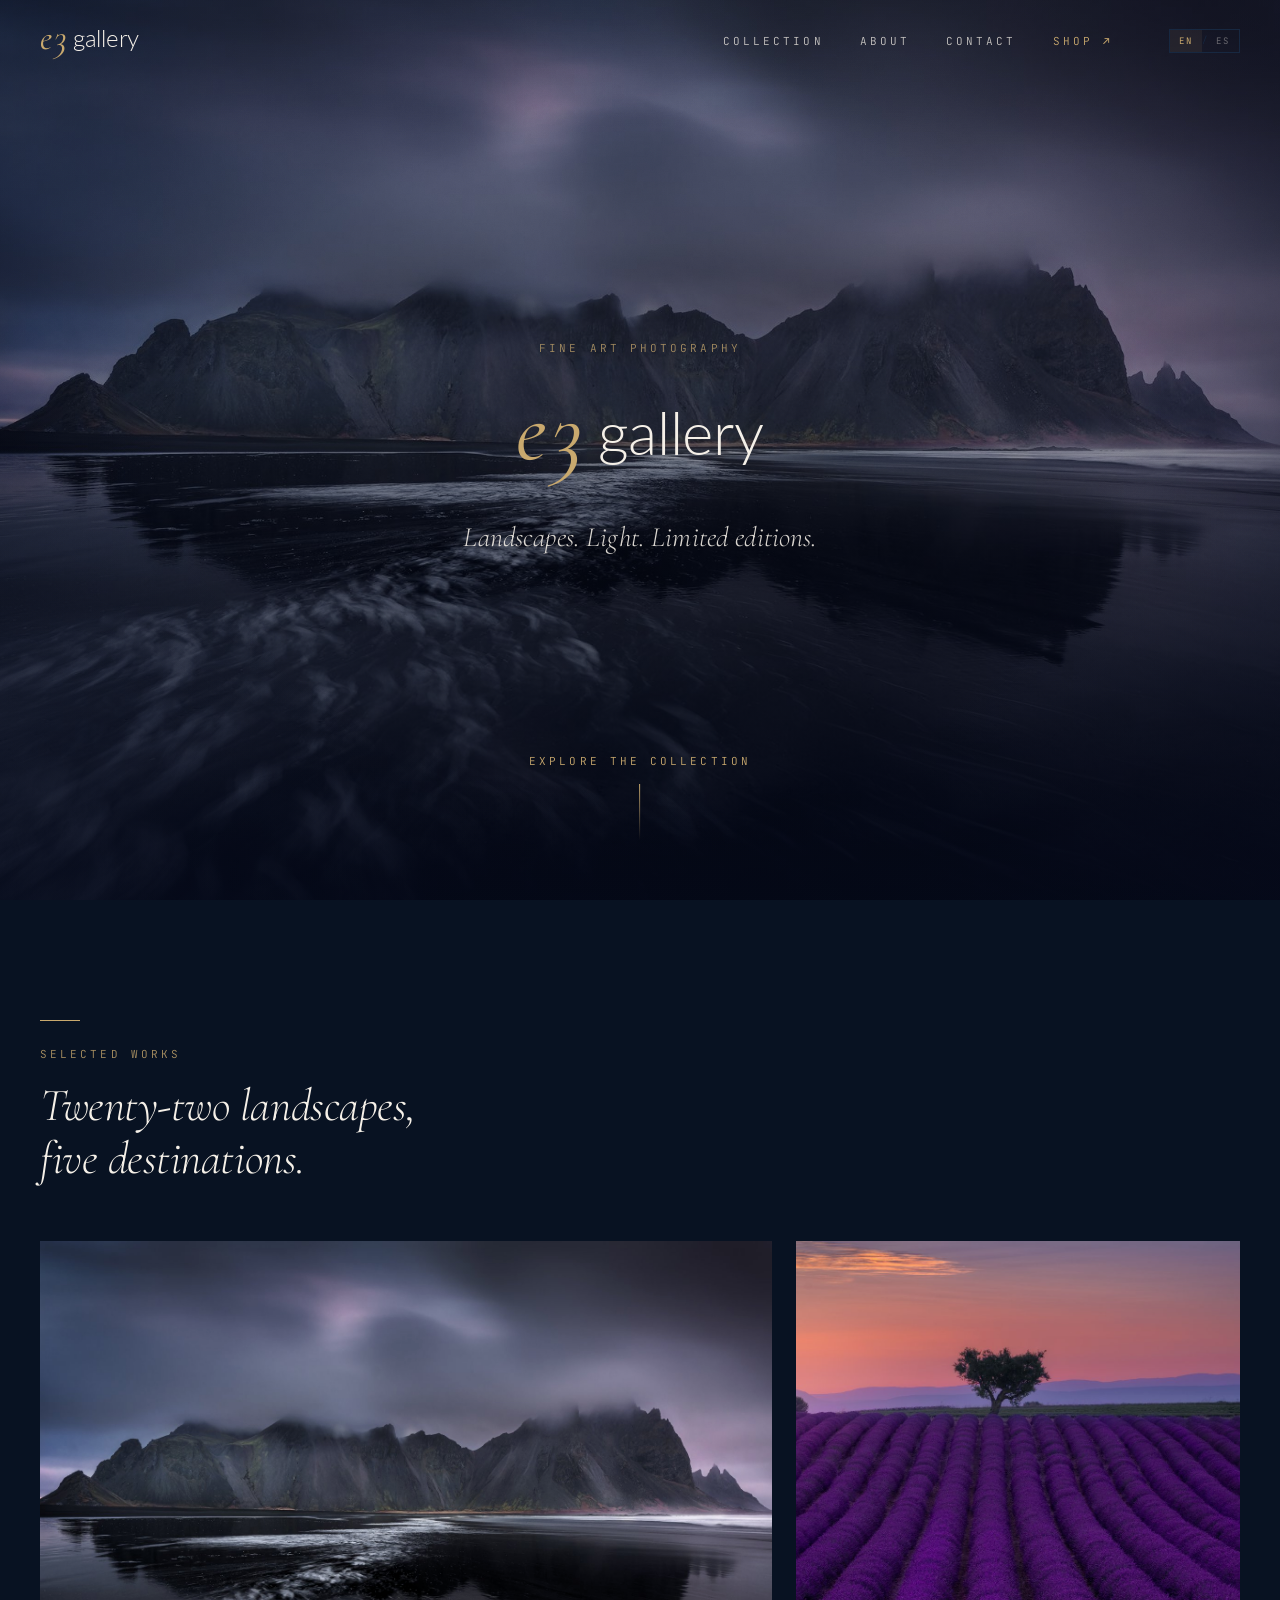
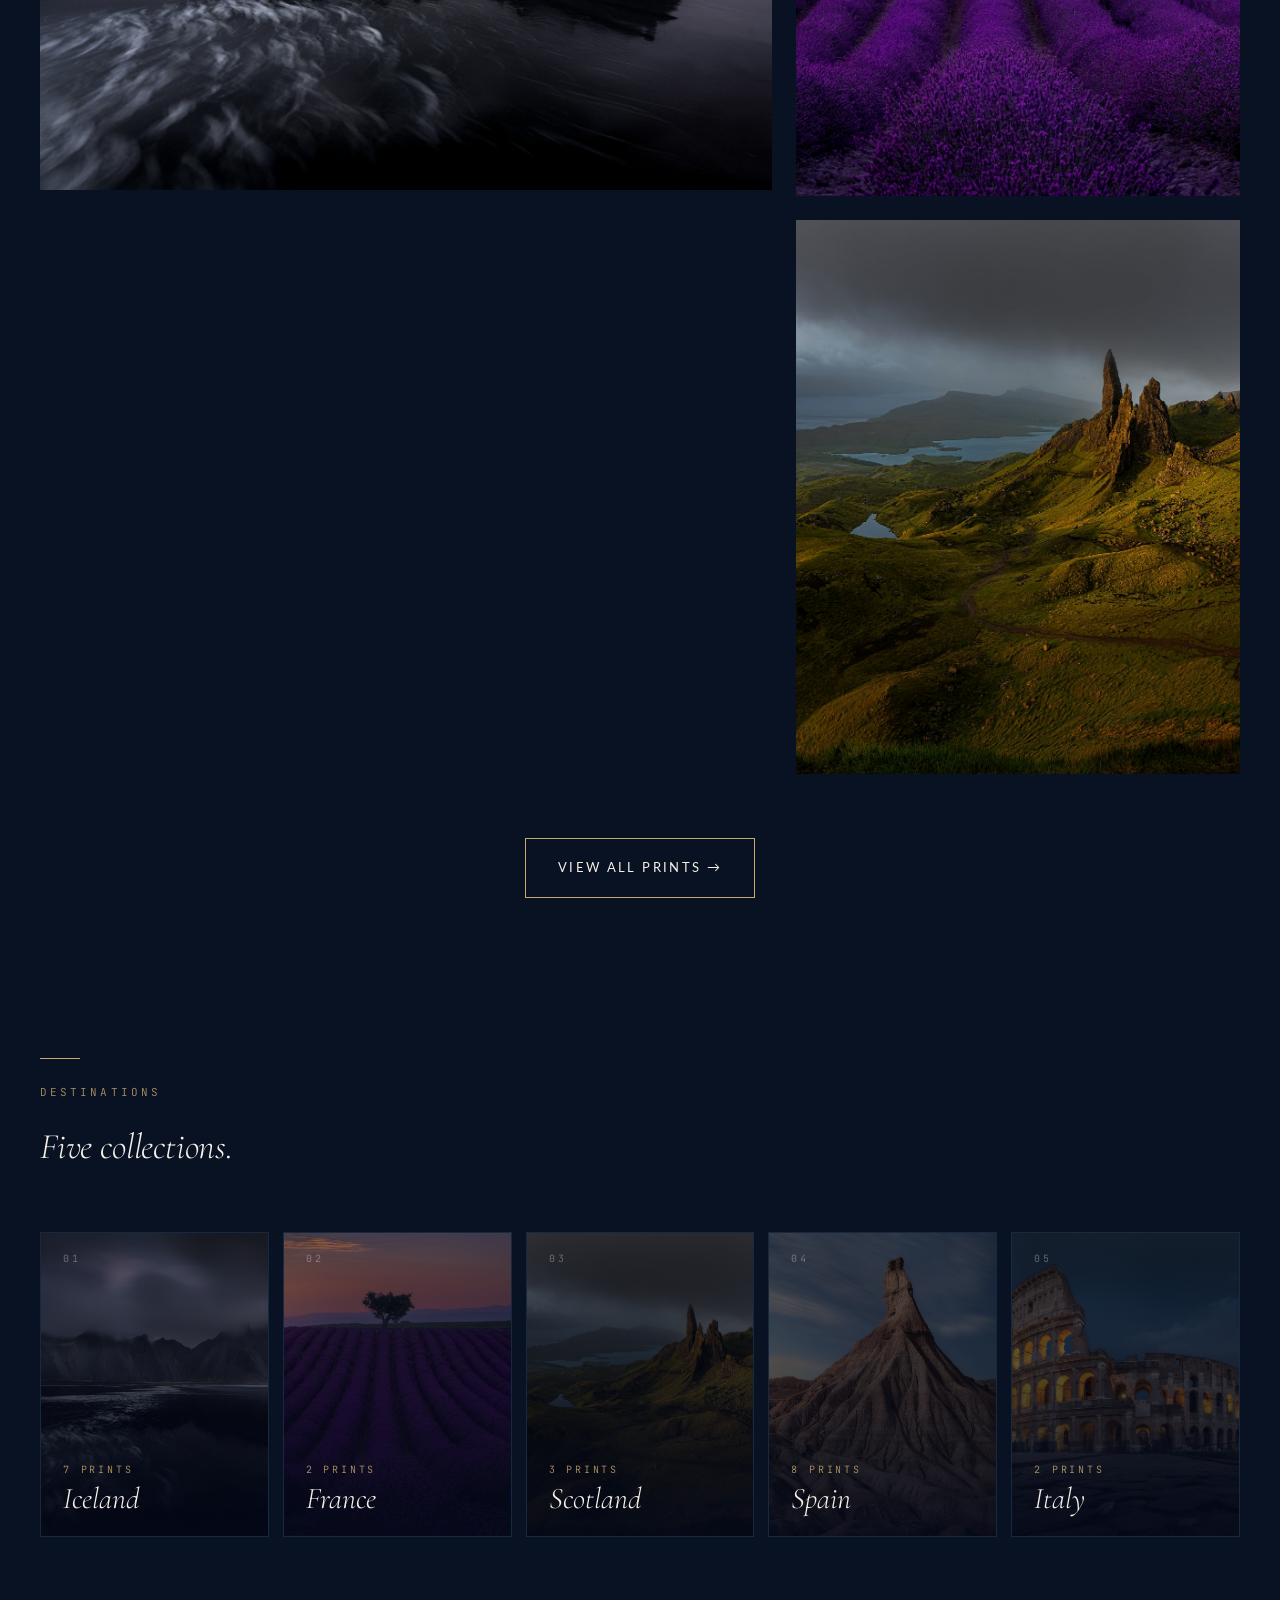
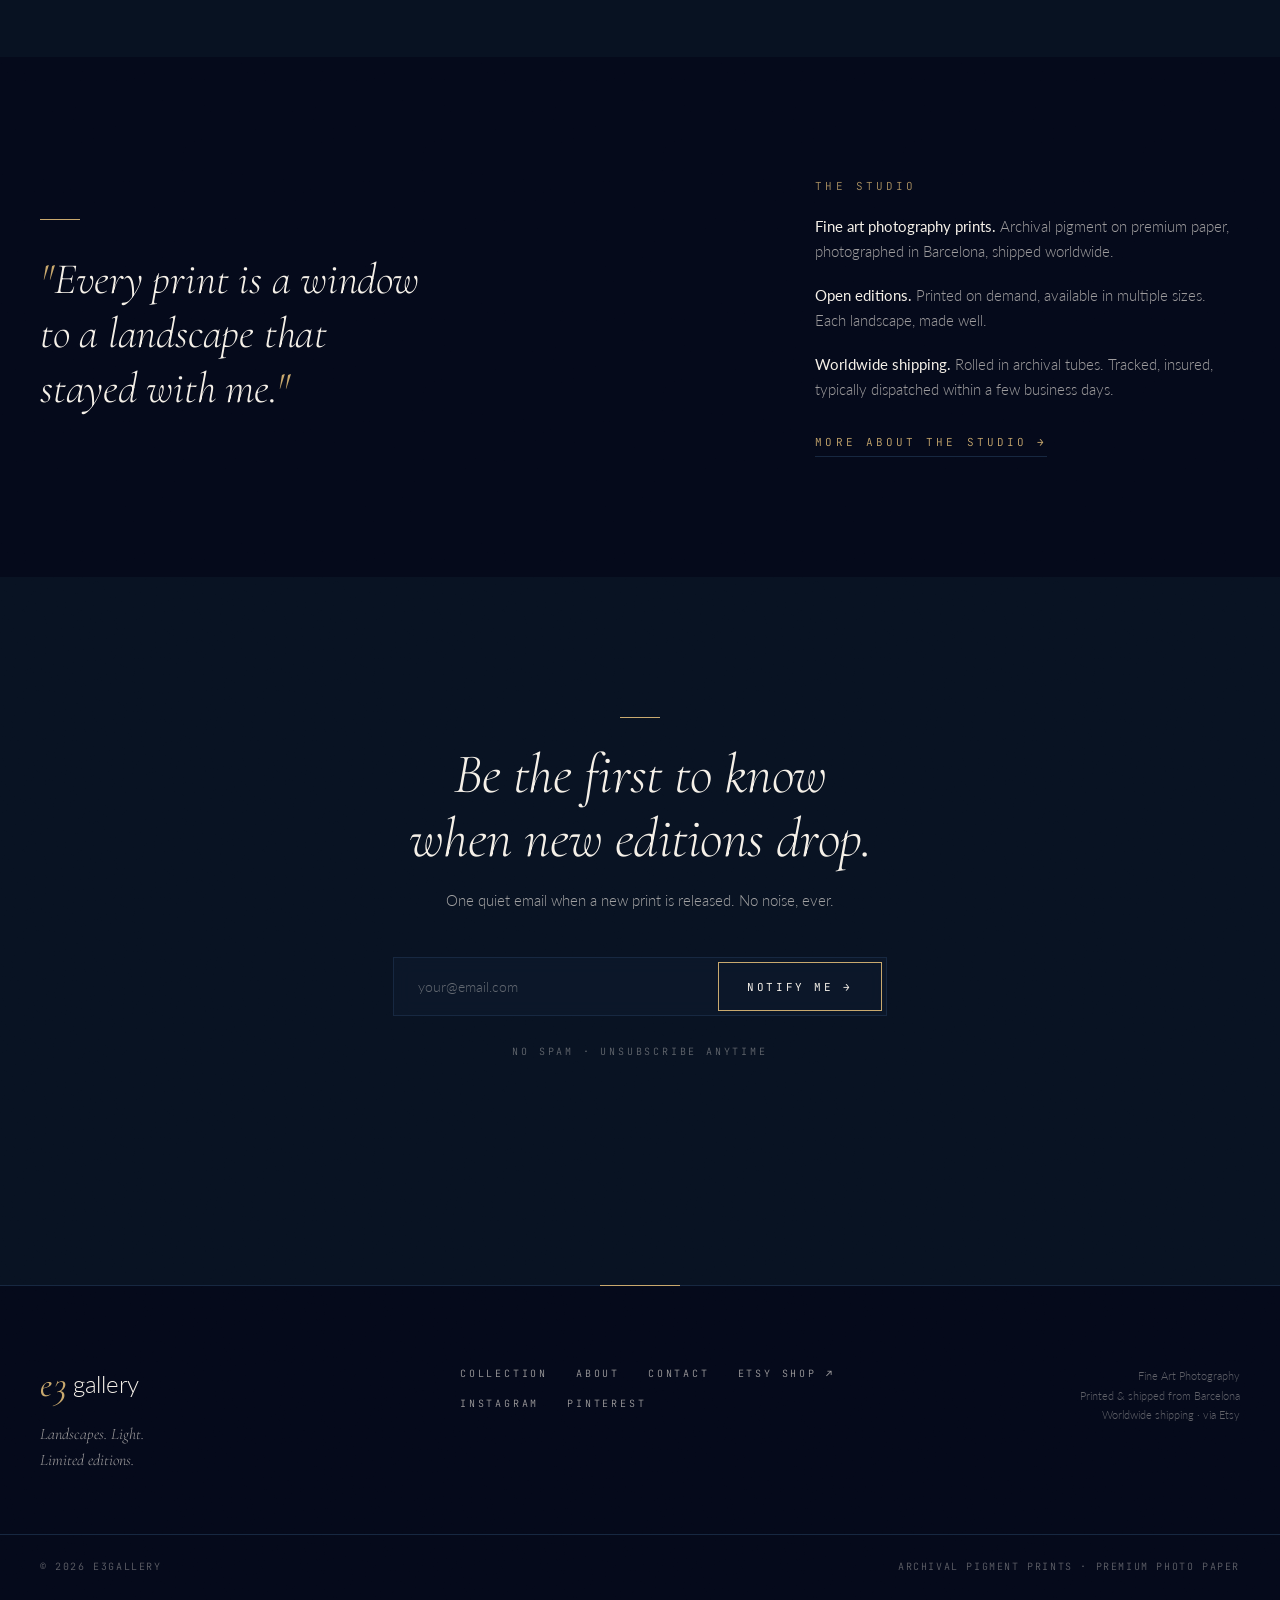
==== index.html @ dd82aea7 "Initial commit — e3gallery.es v1.0 · 22 photos" ====
<!DOCTYPE html>
<html lang="en">
<head>
<meta charset="UTF-8" />
<meta name="viewport" content="width=device-width, initial-scale=1.0" />
<title>e3gallery — Fine Art Photography</title>
<link rel="preconnect" href="https://fonts.googleapis.com" />
<link rel="preconnect" href="https://fonts.gstatic.com" crossorigin />
<link href="https://fonts.googleapis.com/css2?family=Cormorant+Garamond:ital,wght@0,300;0,400;0,500;1,300;1,400&family=Lato:wght@300;400;700&family=JetBrains+Mono:wght@300;400&display=swap" rel="stylesheet" />
<link rel="stylesheet" href="styles.css" />
<style>
  /* Homepage-specific */
  .hero {
    position: relative;
    height: 100vh;
    min-height: 720px;
    overflow: hidden;
    isolation: isolate;
  }
  .hero-bg {
    position: absolute; inset: 0;
    background-image: url('img/stokksnes.jpg');
    background-size: cover;
    background-position: center;
    transform: scale(1.04);
    animation: heroBreathe 24s var(--ease) infinite alternate;
  }
  @keyframes heroBreathe { from { transform: scale(1.0) } to { transform: scale(1.06) } }
  .hero-overlay {
    position: absolute; inset: 0;
    background: linear-gradient(to bottom, rgba(4,9,26,0.20) 0%, rgba(4,9,26,0.45) 50%, rgba(4,9,26,0.78) 100%);
  }
  .hero-edges {
    position: absolute; inset: 0;
    background: radial-gradient(ellipse at center, transparent 50%, rgba(4,9,26,0.45) 100%);
    pointer-events: none;
  }
  .hero-content {
    position: relative;
    z-index: 2;
    height: 100%;
    display: flex;
    flex-direction: column;
    align-items: center;
    justify-content: center;
    text-align: center;
    padding: 0 24px;
  }
  .hero-eyebrow {
    margin-bottom: 28px;
    color: var(--champagne);
    opacity: 0.78;
  }
  .hero .wordmark { margin-bottom: 28px; }
  .hero-tagline {
    font-family: var(--serif);
    font-style: italic;
    font-weight: 300;
    color: var(--bone);
    opacity: 0.88;
    font-size: clamp(20px, 2.6vw, 28px);
    letter-spacing: 0.005em;
    margin-top: 8px;
  }
  .hero-cta {
    position: absolute;
    bottom: 60px;
    left: 50%;
    transform: translateX(-50%);
    display: inline-flex;
    flex-direction: column;
    align-items: center;
    gap: 14px;
    color: var(--champagne);
    font-family: var(--mono);
    font-size: 11px;
    letter-spacing: 0.28em;
    text-transform: uppercase;
    cursor: pointer;
    z-index: 3;
    text-decoration: none;
  }
  .hero-cta:hover { color: var(--light); }
  .hero-cta::after {
    content: '';
    width: 1px;
    height: 56px;
    background: linear-gradient(to bottom, var(--champagne), transparent);
    animation: pulseLine 2.6s ease-in-out infinite;
  }
  @keyframes pulseLine {
    0%, 100% { opacity: 0.3; transform: scaleY(1); }
    50% { opacity: 1; transform: scaleY(1.15); }
  }

  /* Featured */
  .featured-grid {
    display: grid;
    grid-template-columns: 1.65fr 1fr;
    gap: 24px;
    margin-top: 8px;
  }
  .featured-side { display: flex; flex-direction: column; gap: 24px; }
  .featured-grid .photo { background: var(--elevated); }
  .featured-grid .feat-large { aspect-ratio: unset; min-height: 480px; }
  .featured-grid .feat-small { aspect-ratio: 4/5; }

  /* Collections strip */
  .collections-strip {
    display: grid;
    grid-template-columns: repeat(5, 1fr);
    gap: 14px;
  }
  .collection-card {
    position: relative;
    aspect-ratio: 3/4;
    overflow: hidden;
    background: var(--elevated);
    border: 1px solid var(--line);
    transition: border-color 500ms var(--ease), transform 600ms var(--ease);
    cursor: pointer;
    display: block;
  }
  .collection-card:hover { border-color: var(--champagne); }
  .collection-card .cc-img {
    position: absolute; inset: 0;
    background-size: cover;
    background-position: center;
    filter: saturate(0.85) brightness(0.65);
    transition: filter 800ms var(--ease), transform 1500ms var(--ease);
  }
  .collection-card:hover .cc-img { filter: saturate(1) brightness(0.78); transform: scale(1.05); }
  .collection-card .cc-veil {
    position: absolute; inset: 0;
    background: linear-gradient(to top, rgba(4,9,26,0.85), rgba(4,9,26,0.15));
  }
  .collection-card .cc-meta {
    position: absolute;
    inset: auto 0 0 0;
    padding: 22px;
    display: flex;
    flex-direction: column;
    gap: 6px;
  }
  .collection-card .cc-name {
    font-family: var(--serif);
    font-style: italic;
    font-weight: 300;
    font-size: 30px;
    color: var(--bone);
    line-height: 1;
  }
  .collection-card .cc-count {
    font-family: var(--mono);
    font-size: 10px;
    letter-spacing: 0.28em;
    text-transform: uppercase;
    color: var(--champagne);
    opacity: 0.88;
  }
  .collection-card .cc-num {
    position: absolute;
    top: 18px;
    left: 22px;
    font-family: var(--mono);
    font-size: 10px;
    letter-spacing: 0.3em;
    color: var(--bone-faint);
  }

  /* About strip */
  .about-strip {
    background: var(--deep);
    position: relative;
    overflow: hidden;
    padding: 120px 0;
  }
  .about-strip-grid {
    display: grid;
    grid-template-columns: 1.6fr 1fr;
    gap: 96px;
    align-items: center;
    position: relative;
    z-index: 1;
  }
  .about-quote {
    font-family: var(--serif);
    font-style: italic;
    font-weight: 300;
    font-size: clamp(28px, 3.4vw, 44px);
    line-height: 1.25;
    color: var(--bone);
    letter-spacing: -0.005em;
    margin-top: 22px;
  }
  .about-quote .accent { color: var(--champagne); }
  .about-lines {
    display: flex;
    flex-direction: column;
    gap: 18px;
    color: var(--bone-dim);
    font-weight: 300;
    font-size: 15px;
    line-height: 1.7;
  }
  .about-lines strong {
    color: var(--bone);
    font-weight: 400;
  }
  .about-lines a {
    font-family: var(--mono);
    font-size: 11px;
    letter-spacing: 0.28em;
    text-transform: uppercase;
    color: var(--champagne);
    border-bottom: 1px solid var(--line);
    padding-bottom: 4px;
    align-self: flex-start;
    margin-top: 12px;
    transition: border-color 400ms var(--ease), color 400ms var(--ease);
  }
  .about-lines a:hover { color: var(--light); border-color: var(--champagne); }

  /* Newsletter */
  .newsletter {
    padding: 140px 0 160px;
    text-align: center;
    position: relative;
    overflow: hidden;
  }
  .newsletter h2 {
    font-family: var(--serif);
    font-style: italic;
    font-weight: 300;
    font-size: clamp(34px, 4.5vw, 56px);
    color: var(--bone);
    line-height: 1.15;
    max-width: 780px;
    margin: 24px auto 18px;
    letter-spacing: -0.01em;
  }
  .newsletter p {
    color: var(--bone-dim);
    max-width: 460px;
    margin: 0 auto 44px;
    font-size: 15px;
  }
  .newsletter-form {
    display: inline-flex;
    align-items: stretch;
    gap: 0;
    background: rgba(15, 28, 48, 0.55);
    border: 1px solid var(--line);
    padding: 4px;
    backdrop-filter: blur(10px);
  }
  .newsletter-form input {
    background: transparent;
    border: none;
    outline: none;
    color: var(--bone);
    padding: 16px 20px;
    width: 320px;
    font-size: 14px;
    font-weight: 300;
  }
  .newsletter-form input::placeholder { color: var(--bone-faint); }
  .newsletter-form button {
    padding: 16px 28px;
    background: transparent;
    border: 1px solid var(--champagne);
    color: var(--bone);
    font-family: var(--mono);
    font-size: 11px;
    letter-spacing: 0.24em;
    text-transform: uppercase;
    transition: background 400ms var(--ease), color 400ms var(--ease);
  }
  .newsletter-form button:hover {
    background: var(--champagne);
    color: var(--midnight);
  }
  .newsletter-meta {
    margin-top: 28px;
    font-family: var(--mono);
    font-size: 10px;
    letter-spacing: 0.28em;
    text-transform: uppercase;
    color: var(--bone-faint);
  }
  .newsletter-success {
    color: var(--champagne);
    font-family: var(--serif);
    font-style: italic;
    font-size: 22px;
    margin-top: 28px;
    opacity: 0;
    transition: opacity 600ms var(--ease);
  }
  .newsletter-success.show { opacity: 1; }

  @media (max-width: 900px) {
    .featured-grid { grid-template-columns: 1fr; }
    .collections-strip { grid-template-columns: repeat(2, 1fr); gap: 10px; }
    .about-strip-grid { grid-template-columns: 1fr; gap: 40px; }
    .newsletter-form input { width: 200px; }
    .hero { min-height: 580px; }
  }
</style>
</head>
<body>

<div id="nav-slot"></div>

<!-- HERO -->
<section class="hero" data-screen-label="01 Hero">
  <div class="hero-bg" aria-hidden="true"></div>
  <div class="hero-overlay" aria-hidden="true"></div>
  <div class="hero-edges" aria-hidden="true"></div>
  <div class="grain" aria-hidden="true" style="opacity:0.09;"></div>

  <div class="hero-content">
    <span class="eyebrow hero-eyebrow" data-i18n="index_eyebrow">Fine Art Photography</span>
    <a href="index.html" class="wordmark size-lg" aria-label="e3gallery">
      <span class="wm-e">e</span><span class="wm-3">3</span><span class="wm-gallery">gallery</span>
    </a>
    <p class="hero-tagline" data-i18n="index_tagline">Landscapes. Light. Limited editions.</p>
  </div>

  <a href="#featured" class="hero-cta" aria-label="Explore the collection" data-i18n="index_explore">
    Explore the Collection
  </a>
</section>

<!-- FEATURED -->
<section class="section" id="featured" data-screen-label="02 Featured">
  <div class="container">
    <div class="section-head reveal">
      <hr class="rule" />
      <span class="eyebrow" data-i18n="index_featured">Selected Works</span>
      <h2 class="serif italic" style="font-size:clamp(34px,3.6vw,46px); color:var(--bone); line-height:1.15; max-width:680px; letter-spacing:-0.01em;" data-i18n="index_featured_h2">
        Twenty-two landscapes,<br/>five destinations.
      </h2>
    </div>

    <div class="featured-grid reveal" id="featuredGrid"></div>

    <div style="margin-top:64px; display:flex; justify-content:center;" class="reveal">
      <a href="collection.html" class="btn ghost" data-i18n="index_view_all">View all prints →</a>
    </div>
  </div>
</section>

<!-- COLLECTIONS STRIP -->
<section class="section" style="padding-top: 40px;" data-screen-label="03 Collections">
  <div class="container">
    <div class="section-head reveal">
      <hr class="rule" />
      <span class="eyebrow" data-i18n="index_dest">Destinations</span>
      <h2 class="serif italic" style="font-size:clamp(30px,2.8vw,38px); color:var(--bone); letter-spacing:-0.005em;" data-i18n="index_dest_h2">
        Five collections.
      </h2>
    </div>
    <div class="collections-strip reveal" id="collectionsStrip"></div>
  </div>
</section>

<!-- ABOUT STRIP -->
<section class="about-strip" data-screen-label="04 About">
  <div class="grain" aria-hidden="true"></div>
  <div class="container about-strip-grid">
    <div class="reveal">
      <hr class="rule" style="margin-bottom: 32px;" />
      <p class="about-quote" data-i18n="index_quote">
        <span class="accent">"</span>Every print is a window<br/>
        to a landscape that<br/>
        <em>stayed with me.</em><span class="accent">"</span>
      </p>
    </div>
    <div class="about-lines reveal">
      <span class="eyebrow dim" style="color:var(--champagne); opacity:0.85;" data-i18n="index_studio_eyebrow">The Studio</span>
      <p data-i18n="index_studio_p1"><strong>Fine art photography prints.</strong> Archival pigment on premium paper, photographed in Barcelona, shipped worldwide.</p>
      <p data-i18n="index_studio_p2"><strong>Open editions.</strong> Printed on demand, available in multiple sizes. Each landscape, made well.</p>
      <p data-i18n="index_studio_p3"><strong>Worldwide shipping.</strong> Rolled in archival tubes. Tracked, insured, typically dispatched within a few business days.</p>
      <a href="about.html" data-i18n="index_studio_link">More about the studio →</a>
    </div>
  </div>
</section>

<!-- NEWSLETTER -->
<section class="newsletter" data-screen-label="05 Newsletter">
  <div class="grain subtle" aria-hidden="true"></div>
  <div class="container">
    <div class="reveal">
      <hr class="rule" style="margin: 0 auto;" />
      <h2>Be the first to know<br/>when new editions drop.</h2>
      <p>One quiet email when a new print is released. No noise, ever.</p>

      <form class="newsletter-form" id="nlForm" onsubmit="event.preventDefault(); document.getElementById('nlSuccess').classList.add('show'); this.reset();">
        <input type="email" required placeholder="your@email.com" aria-label="Your email" />
        <button type="submit">Notify me →</button>
      </form>
      <div class="newsletter-meta">No spam · Unsubscribe anytime</div>
      <div class="newsletter-success" id="nlSuccess">Thank you — added to the list.</div>
    </div>
  </div>
</section>

<div id="footer-slot"></div>

<script src="data.js"></script>
<script>
  mountChrome('home');

  // Featured grid: 1 large + 2 smaller
  const featured = ['stokksnes', 'valensole', 'old-man-of-storr'].map(findPrint);
  document.getElementById('featuredGrid').innerHTML = `
    ${photoCard(featured[0], { ratio: '4/3' })}
    <div class="featured-side">
      ${photoCard(featured[1], { ratio: '4/5' })}
      ${photoCard(featured[2], { ratio: '4/5' })}
    </div>
  `;

  // Collections
  document.getElementById('collectionsStrip').innerHTML = COLLECTIONS.map((c, i) => `
    <a class="collection-card" href="collection.html?c=${c.slug}">
      <div class="cc-img" style="background-image:url('${c.cover}')"></div>
      <div class="cc-veil"></div>
      <span class="cc-num">0${i + 1}</span>
      <div class="cc-meta">
        <span class="cc-count">${countByCountry(c.name)} prints</span>
        <span class="cc-name">${c.name}</span>
      </div>
    </a>
  `).join('');

  initReveals();
</script>

</body>
</html>
---- styles.css ----
/* e3gallery — design tokens & base */
:root {
  --midnight: #081222;
  --deep: #04091A;
  --elevated: #0F1C30;
  --line: #172841;
  --champagne: #C9A96E;
  --light: #E0C896;
  --bone: #F5F0E8;
  --bone-dim: rgba(245, 240, 232, 0.64);
  --bone-faint: rgba(245, 240, 232, 0.38);

  --serif: 'Cormorant Garamond', 'Cormorant', Georgia, serif;
  --sans: 'Lato', -apple-system, sans-serif;
  --mono: 'JetBrains Mono', ui-monospace, monospace;

  --ease: cubic-bezier(0.22, 0.61, 0.36, 1);
}

* { box-sizing: border-box; margin: 0; padding: 0; }
html, body { background: var(--midnight); color: var(--bone); }
body {
  font-family: var(--sans);
  font-weight: 300;
  font-size: 15px;
  line-height: 1.65;
  -webkit-font-smoothing: antialiased;
  -moz-osx-font-smoothing: grayscale;
  text-rendering: optimizeLegibility;
  overflow-x: hidden;
}
a { color: inherit; text-decoration: none; }
img { display: block; max-width: 100%; }
button { font-family: inherit; cursor: pointer; border: none; background: none; color: inherit; }
input { font-family: inherit; }
::selection { background: var(--champagne); color: var(--midnight); }

/* type */
.eyebrow {
  font-family: var(--mono);
  font-weight: 300;
  font-size: 11px;
  letter-spacing: 0.28em;
  text-transform: uppercase;
  color: var(--champagne);
  opacity: 0.85;
}
.eyebrow.dim { color: var(--bone-dim); opacity: 1; }
.serif {
  font-family: var(--serif);
  font-weight: 300;
}
.italic { font-style: italic; }
.mono {
  font-family: var(--mono);
  font-weight: 300;
  font-size: 11px;
  letter-spacing: 0.16em;
  text-transform: uppercase;
}
.rule {
  width: 40px;
  height: 1px;
  background: var(--champagne);
  border: 0;
  margin: 0;
}

/* nav */
.nav {
  position: fixed;
  inset: 0 0 auto 0;
  z-index: 50;
  display: flex;
  align-items: center;
  justify-content: space-between;
  padding: 22px 40px;
  transition: background 600ms var(--ease), backdrop-filter 600ms var(--ease), padding 400ms var(--ease), border-color 600ms var(--ease);
  border-bottom: 1px solid transparent;
}
.nav.scrolled {
  background: rgba(8, 18, 34, 0.86);
  backdrop-filter: blur(14px) saturate(120%);
  -webkit-backdrop-filter: blur(14px) saturate(120%);
  padding: 14px 40px;
  border-bottom-color: var(--line);
}
.nav-links {
  display: flex;
  gap: 36px;
  align-items: center;
}
.nav-links a {
  font-family: var(--mono);
  font-weight: 300;
  font-size: 11px;
  letter-spacing: 0.28em;
  text-transform: uppercase;
  color: var(--bone);
  opacity: 0.78;
  position: relative;
  padding: 4px 0;
  transition: opacity 300ms var(--ease), color 300ms var(--ease);
}
.nav-links a::after {
  content: '';
  position: absolute;
  left: 0; right: 0; bottom: 0;
  height: 1px;
  background: var(--champagne);
  transform: scaleX(0);
  transform-origin: left;
  transition: transform 400ms var(--ease);
}
.nav-links a:hover, .nav-links a.active {
  opacity: 1;
  color: var(--light);
}
.nav-links a:hover::after, .nav-links a.active::after {
  transform: scaleX(1);
}

/* wordmark */
.wordmark {
  display: inline-flex;
  align-items: center;
  gap: 0.04em;
  line-height: 1;
  user-select: none;
  cursor: pointer;
  align-self: center;
}
.nav .wordmark {
  transform: translateY(-3px);
}
.wordmark .wm-e,
.wordmark .wm-3 {
  font-family: var(--serif);
  font-weight: 400;
  font-style: italic;
  color: var(--champagne);
  line-height: 0.9;
}
.wordmark .wm-e {
  font-size: 1.47em;
}
.wordmark .wm-3 {
  font-size: 1.55em;
  margin: 0 0.02em;
  line-height: 1;
}
.wordmark .wm-gallery {
  font-family: var(--sans);
  font-weight: 300;
  color: var(--bone);
  letter-spacing: -0.005em;
  margin-left: 0.18em;
}
.wordmark.size-sm { font-size: 24px; }
.wordmark.size-md { font-size: 32px; }
.wordmark.size-lg { font-size: 60px; }
.wordmark.size-xl { font-size: 84px; }

/* grain — full-bleed overlay */
.grain {
  position: absolute;
  inset: 0;
  pointer-events: none;
  mix-blend-mode: overlay;
  opacity: 0.08;
  background-image: url("data:image/svg+xml;utf8,<svg xmlns='http://www.w3.org/2000/svg' width='240' height='240'><filter id='n'><feTurbulence type='fractalNoise' baseFrequency='0.9' numOctaves='2' stitchTiles='stitch'/><feColorMatrix values='0 0 0 0 0.95   0 0 0 0 0.94   0 0 0 0 0.91   0 0 0 0.5 0'/></filter><rect width='100%' height='100%' filter='url(%23n)'/></svg>");
}
.grain.subtle { opacity: 0.05; }

/* image placeholder — striped, monospace caption (used when an image fails) */
.img-placeholder {
  background:
    repeating-linear-gradient(135deg, rgba(245,240,232,0.04) 0 2px, transparent 2px 14px),
    var(--elevated);
  display: flex;
  align-items: center;
  justify-content: center;
  color: var(--bone-faint);
  font-family: var(--mono);
  font-size: 10px;
  letter-spacing: 0.2em;
  text-transform: uppercase;
}

/* layout */
.container { max-width: 1440px; margin: 0 auto; padding: 0 40px; }
.section { padding: 120px 0; }
.section-head { display: flex; flex-direction: column; gap: 16px; margin-bottom: 56px; }
.section-head .rule { margin-bottom: 8px; }

/* photo card (shared) */
.photo {
  position: relative;
  overflow: hidden;
  background: var(--elevated);
  cursor: pointer;
  display: block;
}
.photo img {
  position: absolute;
  inset: 0;
  width: 100%;
  height: 100%;
  object-fit: cover;
  transition: transform 1200ms var(--ease), filter 800ms var(--ease);
  filter: saturate(0.95) contrast(1.02);
}
.photo:hover img { transform: scale(1.04); filter: saturate(1.05) contrast(1.05); }
.photo .photo-overlay {
  position: absolute;
  inset: 0;
  background: linear-gradient(to bottom, transparent 30%, rgba(4,9,26,0.85) 100%);
  opacity: 0;
  transition: opacity 500ms var(--ease);
  display: flex;
  align-items: flex-end;
  padding: 28px;
}
.photo .photo-tint {
  position: absolute;
  inset: 0;
  background: rgba(201, 169, 110, 0.06);
  opacity: 0;
  transition: opacity 500ms var(--ease);
  pointer-events: none;
}
.photo:hover .photo-overlay { opacity: 1; }
.photo:hover .photo-tint { opacity: 1; }
.photo .photo-meta { display: flex; flex-direction: column; gap: 6px; }
.photo .photo-title {
  font-family: var(--serif);
  font-style: italic;
  font-weight: 300;
  font-size: 28px;
  color: var(--bone);
  letter-spacing: -0.01em;
  line-height: 1;
}
.photo .photo-loc {
  font-family: var(--mono);
  font-size: 10px;
  letter-spacing: 0.28em;
  text-transform: uppercase;
  color: var(--champagne);
}
.photo .photo-price {
  position: absolute;
  top: 22px;
  right: 22px;
  font-family: var(--mono);
  font-size: 10px;
  letter-spacing: 0.22em;
  text-transform: uppercase;
  color: var(--bone);
  opacity: 0;
  transform: translateY(-4px);
  transition: opacity 500ms var(--ease), transform 500ms var(--ease);
}
.photo:hover .photo-price { opacity: 0.9; transform: none; }

/* buttons */
.btn {
  display: inline-flex;
  align-items: center;
  gap: 14px;
  padding: 18px 32px;
  font-family: var(--sans);
  font-weight: 400;
  font-size: 13px;
  letter-spacing: 0.18em;
  text-transform: uppercase;
  background: var(--champagne);
  color: var(--midnight);
  transition: background 300ms var(--ease), transform 400ms var(--ease), letter-spacing 400ms var(--ease);
  border: 1px solid var(--champagne);
}
.btn:hover { background: var(--light); border-color: var(--light); letter-spacing: 0.22em; }
.btn.ghost {
  background: transparent;
  color: var(--bone);
  border-color: var(--champagne);
}
.btn.ghost:hover { background: var(--champagne); color: var(--midnight); }

/* footer */
.footer {
  position: relative;
  background: var(--deep);
  border-top: 1px solid var(--line);
  padding: 80px 0 40px;
  margin-top: 0;
}
.footer .footer-rule {
  position: absolute;
  top: -1px;
  left: 50%;
  transform: translateX(-50%);
  width: 80px;
  height: 1px;
  background: var(--champagne);
}
.footer-grid {
  display: grid;
  grid-template-columns: 1.2fr 1.4fr 1fr;
  gap: 60px;
  align-items: start;
  position: relative;
  z-index: 1;
}
.footer-tagline {
  font-family: var(--serif);
  font-style: italic;
  font-weight: 300;
  font-size: 16px;
  color: var(--bone-dim);
  margin-top: 18px;
  max-width: 240px;
}
.footer-links {
  display: flex;
  flex-wrap: wrap;
  gap: 14px 28px;
}
.footer-links a {
  font-family: var(--mono);
  font-size: 10px;
  letter-spacing: 0.28em;
  text-transform: uppercase;
  color: var(--bone-dim);
  transition: color 300ms var(--ease);
}
.footer-links a:hover { color: var(--champagne); }
.footer-meta {
  font-family: var(--sans);
  font-size: 11px;
  font-weight: 300;
  color: var(--bone-faint);
  text-align: right;
  line-height: 1.8;
}
.footer-bottom {
  margin-top: 60px;
  padding-top: 24px;
  border-top: 1px solid var(--line);
  display: flex;
  justify-content: space-between;
  align-items: center;
  position: relative;
  z-index: 1;
}
.footer-bottom .mono { color: var(--bone-faint); font-size: 10px; }

/* fade in on scroll */
.reveal {
  opacity: 0;
  transform: translateY(24px);
  transition: opacity 1100ms var(--ease), transform 1100ms var(--ease);
}
.reveal.in {
  opacity: 1;
  transform: none;
}

/* mobile */
/* lang toggle */
.lang-toggle {
  display: inline-flex;
  align-items: center;
  margin-left: 20px;
  border: 1px solid var(--line);
}
.lang-btn {
  font-family: var(--mono);
  font-size: 9px;
  letter-spacing: 0.22em;
  padding: 5px 9px;
  color: var(--bone-faint);
  transition: color 200ms var(--ease), background 200ms var(--ease);
}
.lang-btn:hover { color: var(--bone); }
.lang-btn.active { color: var(--champagne); background: rgba(201,169,110,0.08); }
.lang-sep { font-family: var(--mono); font-size: 9px; color: var(--line); pointer-events: none; }

@media (max-width: 900px) {
  .container { padding: 0 22px; }
  .nav { padding: 16px 22px; }
  .nav.scrolled { padding: 10px 22px; }
  .nav-links { gap: 18px; }
  .nav-links a:not(.nav-mark) { display: none; }
  .nav-links a.always { display: inline; }
  .lang-toggle { display: inline-flex; }
  .section { padding: 80px 0; }
  .footer-grid { grid-template-columns: 1fr; gap: 40px; }
  .footer-meta { text-align: left; }
  .footer-bottom { flex-direction: column; gap: 14px; align-items: flex-start; }
}
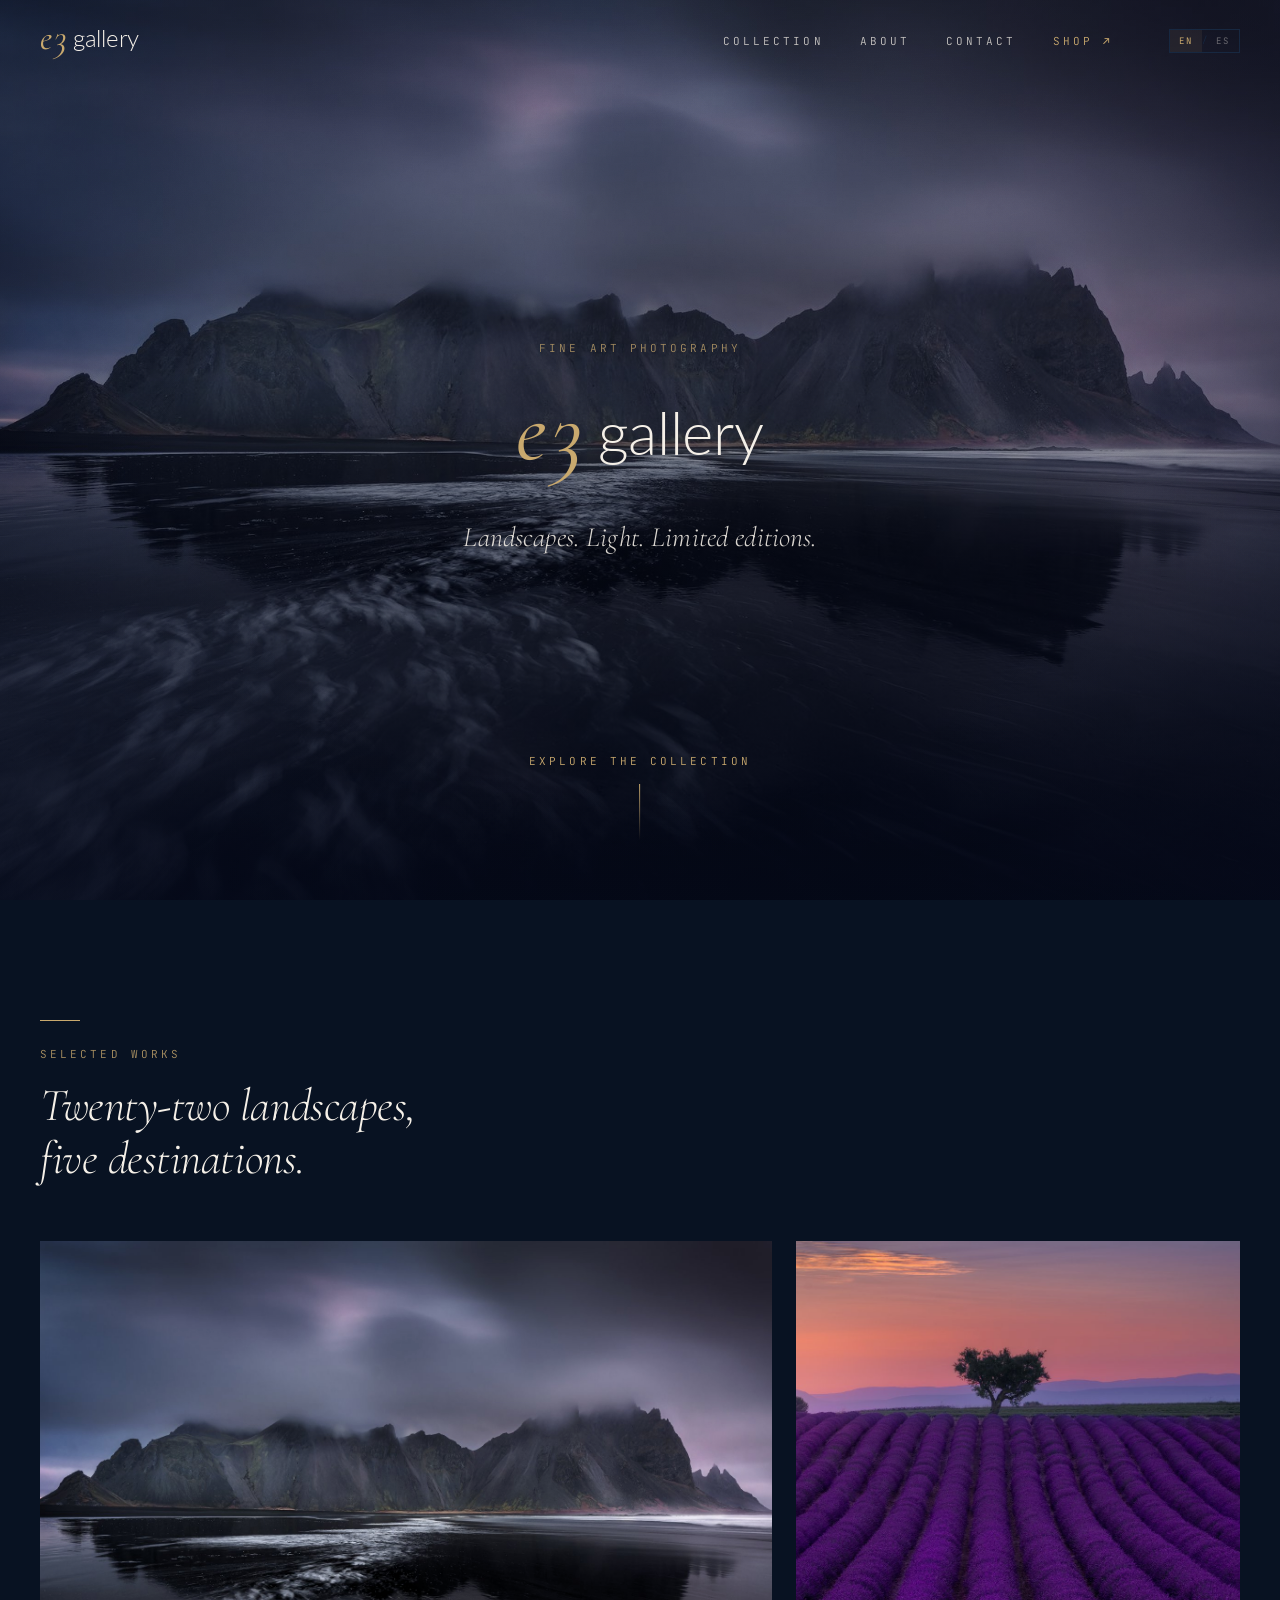
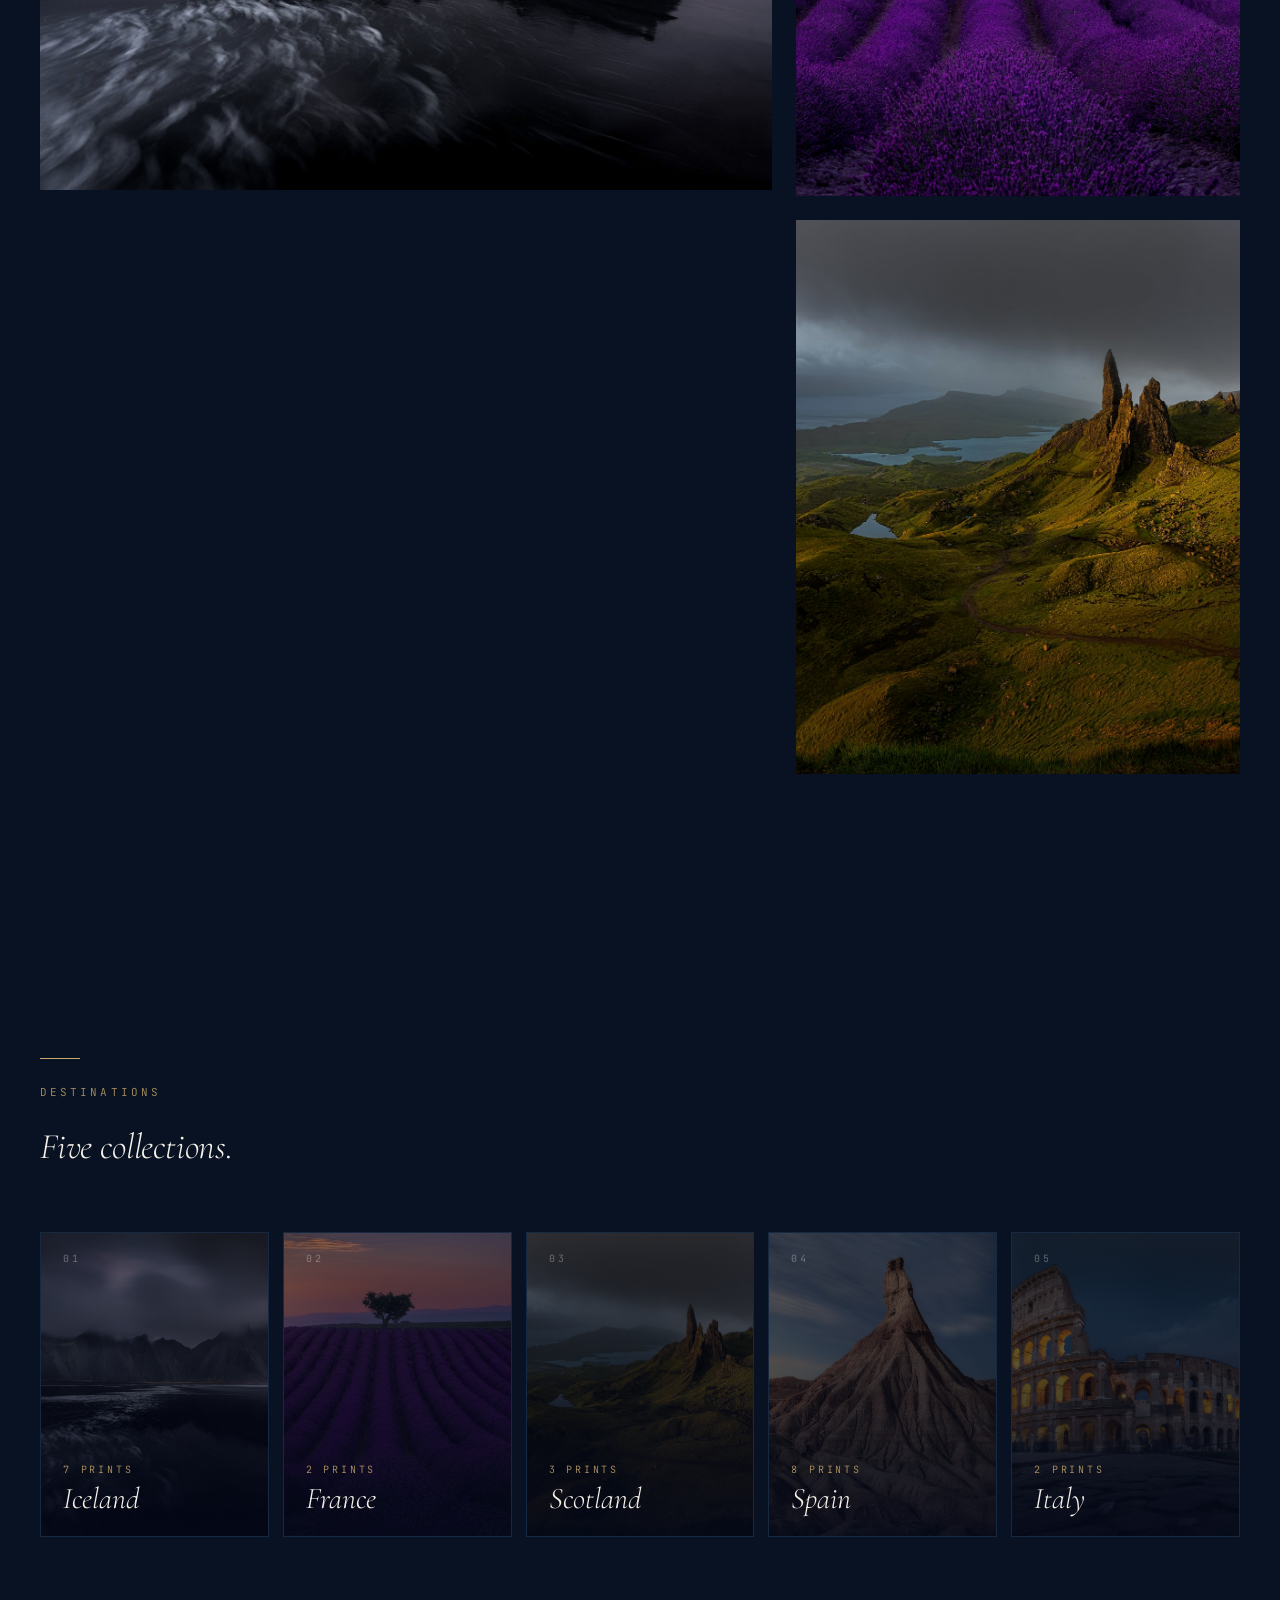
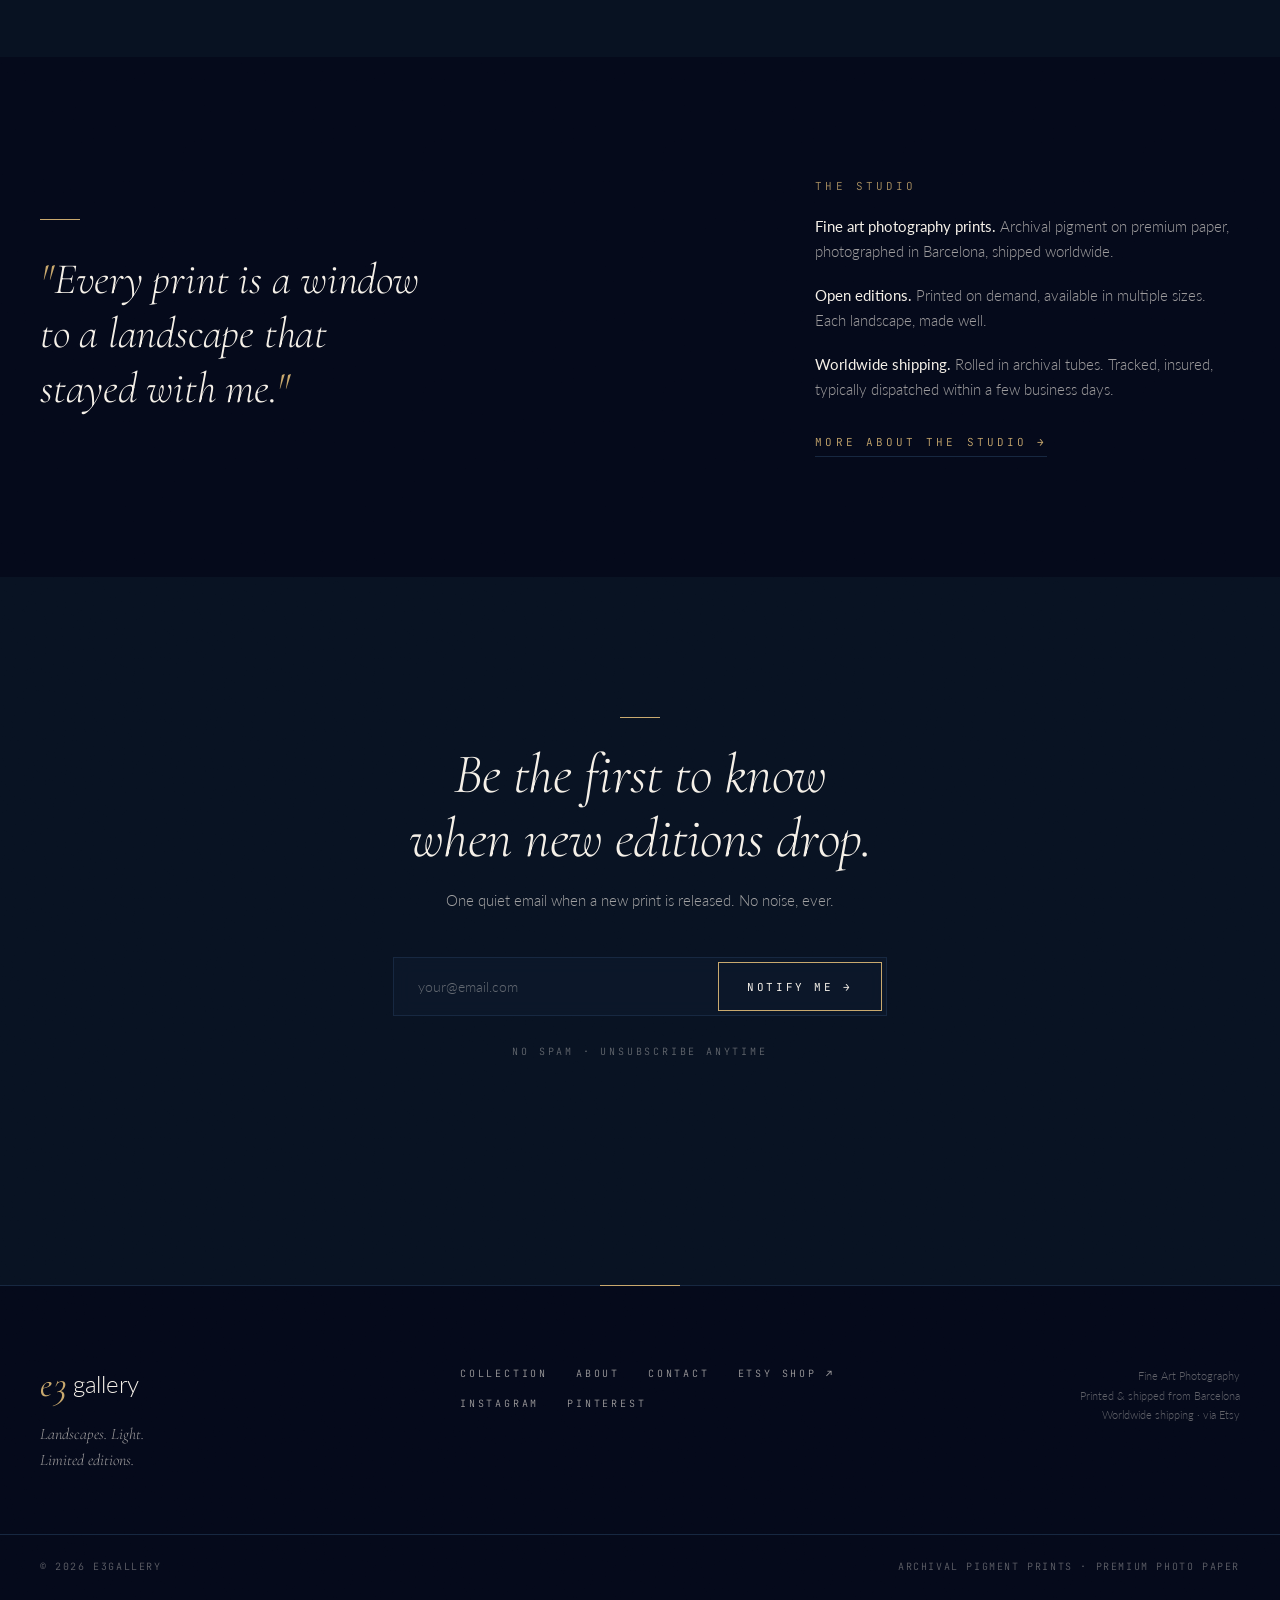
==== commit 08aa30f3: "fix: responsive nav overflow + hero CTA centering on mobile" ====
--- a/index.html
+++ b/index.html
@@ -79,6 +79,8 @@
     cursor: pointer;
     z-index: 3;
     text-decoration: none;
+    text-align: center;
+    white-space: nowrap;
   }
   .hero-cta:hover { color: var(--light); }
   .hero-cta::after {
--- a/styles.css
+++ b/styles.css
@@ -399,3 +399,9 @@
   .footer-meta { text-align: left; }
   .footer-bottom { flex-direction: column; gap: 14px; align-items: flex-start; }
 }
+
+/* Móvil estrecho: ocultar COLLECTION / ABOUT / CONTACT, dejar solo Shop ↗ + lang toggle */
+@media (max-width: 600px) {
+  .nav-links { gap: 12px; }
+  .nav-links a.always:nth-child(-n+3) { display: none; }
+}
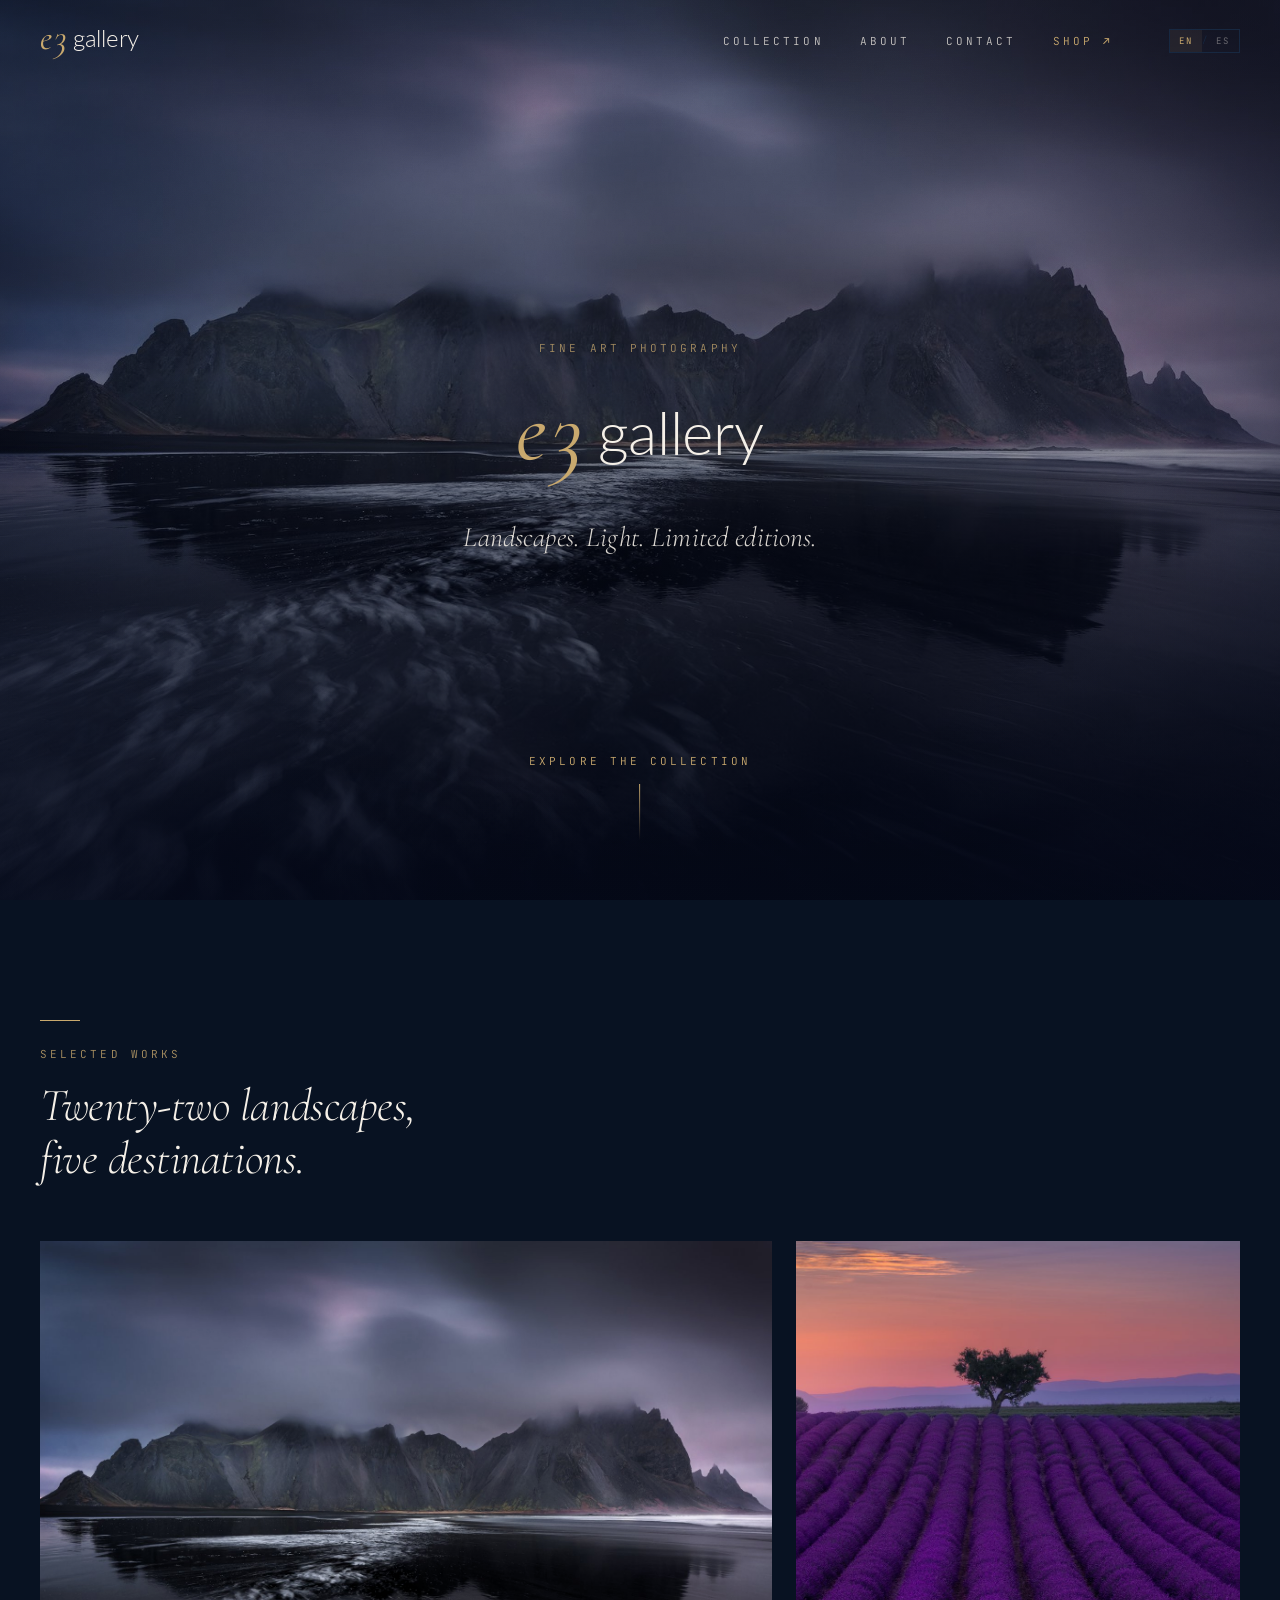
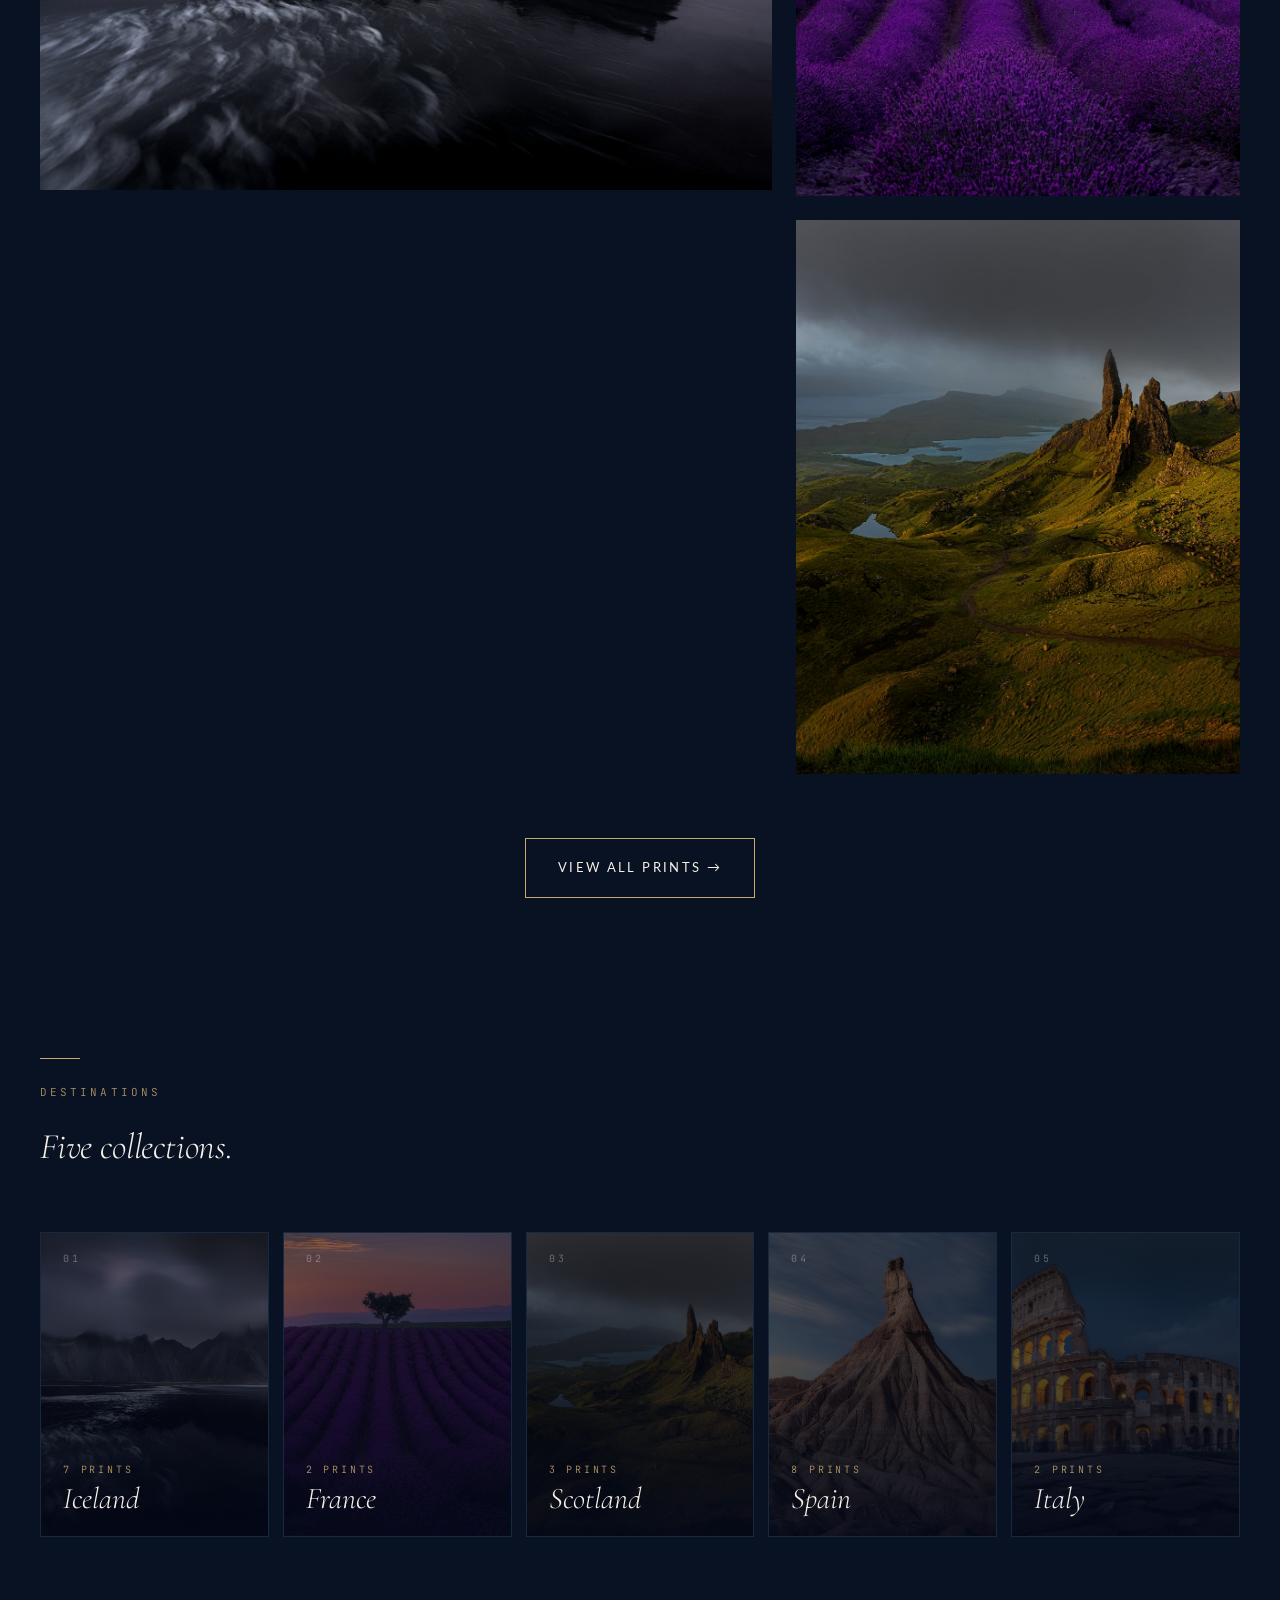
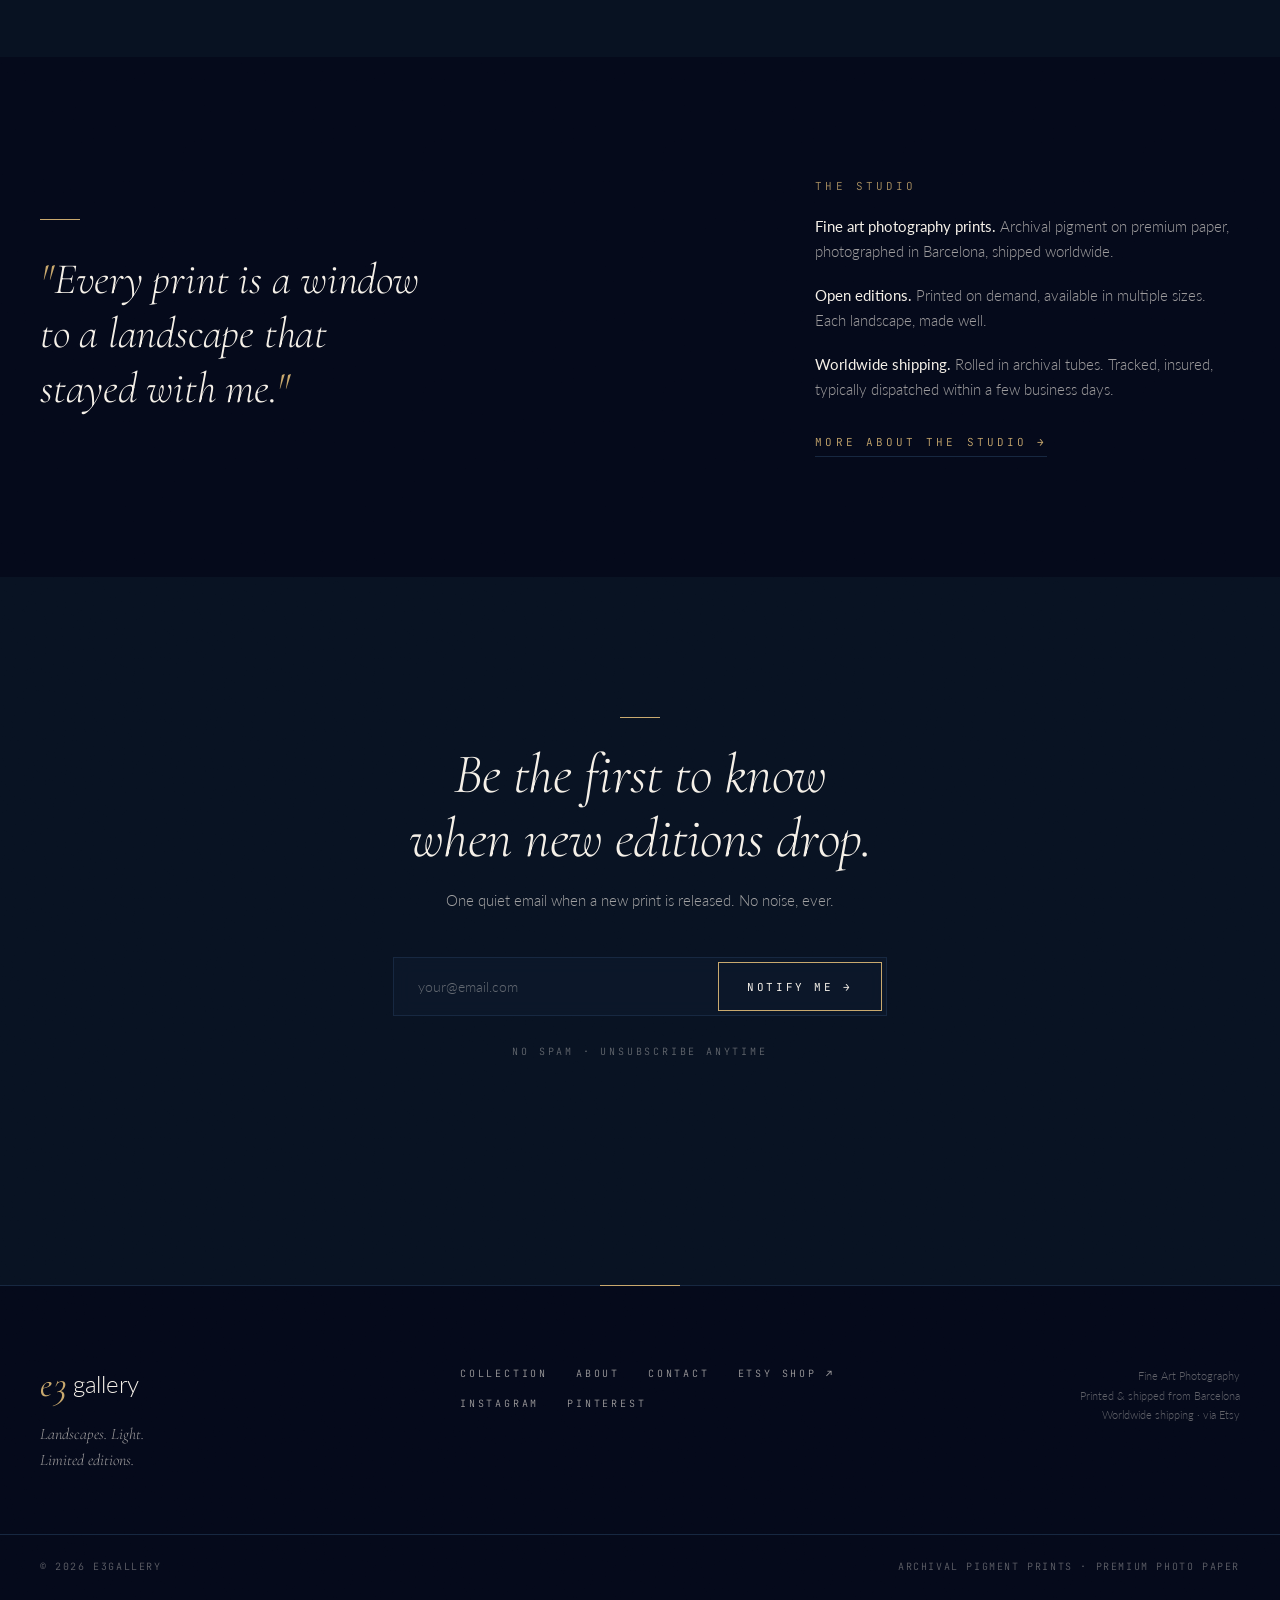
==== commit 81c74221: "Add Pinterest domain verification meta tag" ====
--- a/index.html
+++ b/index.html
@@ -3,6 +3,7 @@
 <head>
 <meta charset="UTF-8" />
 <meta name="viewport" content="width=device-width, initial-scale=1.0" />
+<meta name="p:domain_verify" content="b6add184d3c69cfb874366f92a14bef8"/>
 <title>e3gallery — Fine Art Photography</title>
 <link rel="preconnect" href="https://fonts.googleapis.com" />
 <link rel="preconnect" href="https://fonts.gstatic.com" crossorigin />
